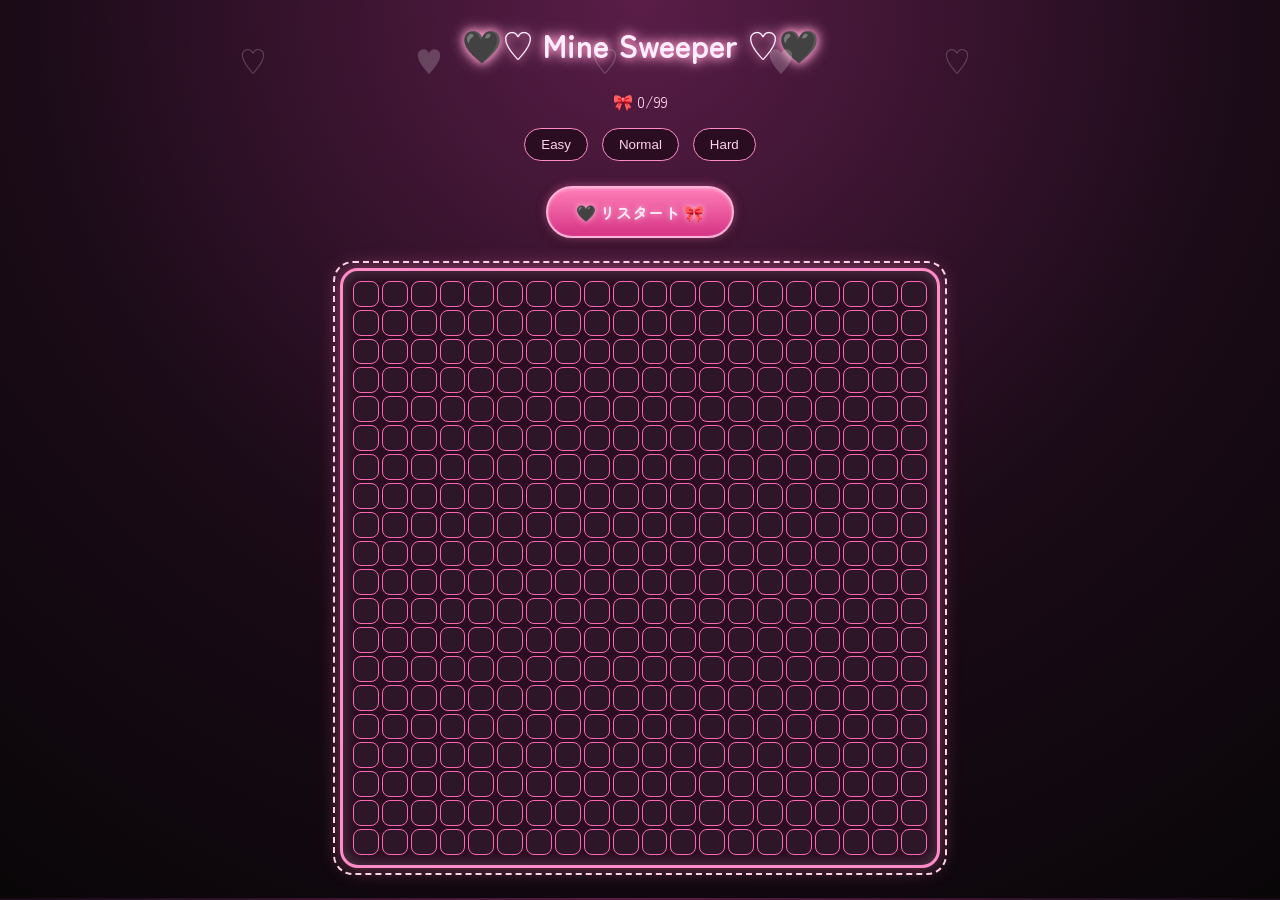
==== index.html @ 3594e96d "tuika" ====
<!DOCTYPE html>
<html lang="ja">
<head>
<meta charset="UTF-8">
<meta name="viewport" content="width=device-width, initial-scale=1.0, user-scalable=no">
<link href="https://fonts.googleapis.com/css2?family=Zen+Maru+Gothic:wght@700&display=swap" rel="stylesheet">
<title>Mine Sweeper</title>
<link rel="stylesheet" href="style.css">
</head>
<body>

<h1>🖤♡ Mine Sweeper ♡🖤</h1>
<div id="flags"></div>
<div id="difficulty">
  <button data-size="9" data-mines="10">Easy</button>
  <button data-size="15" data-mines="40">Normal</button>
  <button data-size="20" data-mines="99">Hard</button>
</div>
<div id="controls">
    <button id="restart">リスタート</button>
</div>

<div id="board"></div>

<div id="message"></div>

<script src="script.js"></script>
</body>
</html>
---- style.css ----
*{
    box-sizing: border-box;
}

body{
    font-family:"Zen Maru Gothic",sans-serif;
    background:
        radial-gradient(circle at top,#5a1d48 0%,#1b0b18 55%,#090608 100%);
    color:#ffd3ea;
    
    text-align:center;
    margin: 10px;
    user-select: none;
}

body::before{
    content:"♡ ♥ ♡ ♥ ♡";
    color:#ffffff;
    position:fixed;
    inset:0;
    font-size:28px;
    opacity:.2;
    letter-spacing:70px;
    line-height:120px;
    pointer-events:none;
    animation:float 25s linear infinite;
}

@keyframes float{
    from{
        transform:translateY(0);
    }
    to{
        transform:translateY(-120px);
    }
}

h1{
    color:#fef;
    text-shadow:
        0 0 8px #ff8ec7,
        0 0 15px #ffb6d9;
}

#board{
    --size: 20;
    
    aspect-ratio: 1 / 1;
    display: grid;
    grid-template-columns: repeat(var(--size), 1fr);
    grid-template-rows: repeat(var(--size), 1fr);
    width: min(95vw, 600px);
    margin:30px auto;
    gap:3px;
    background:#2b0d21;
    padding:10px;
    border-radius:18px;
    border:3px solid #ff8cc7;
    box-shadow:
        0 0 20px rgba(255,120,180,.45),
        inset 0 0 15px rgba(255,255,255,.2);
    position:relative;
}

.cell{
    aspect-ratio: 1 / 1;
    width: 100%;
    height: 100%;
    min-width: 0;
    min-height: 0;
    font-size: clamp(10px, 3vw, 18px);
    background:#2d1627;
    color:#ffd8ef;
    border:1px solid #ff69b4;
    line-height: 1;
    border-radius:8px;
    display:flex;
    justify-content:center;
    align-items:center;
    cursor:pointer;
    -webkit-touch-callout: none;
    user-select: none;
    touch-action: manipulation;
    font-weight:bold;
    color:#5b143a;
    transition:.15s;
}

.cell:hover{
    background:#ff9fcd;
    transform:scale(1.06);
}

.cell:active{
    transform:scale(.95);
}

.open{
    background:#ffc6e3;
    border:1px solid #d88ab5;
    cursor:default;
    animation:pop .2s ease;
}



@keyframes pop{
    from{
        transform:scale(.6);
        opacity:0;
    }
    to{
        transform:scale(1);
        opacity:1;
    }
}

.mine{
    background:#7a002d;
    color:#fff;
    box-shadow:0 0 12px #ff4d88;
    animation: explode .4s;
}
@keyframes explode{
    0%{
        transform:scale(.5);
    }
    50%{
        transform:scale(2);
    }
    100%{
        transform:scale(1);
    }
}

.flag{
    background:#5b1d86;
    color:#fff;
}

#message{
    margin:20px;
    font-size:24px;
    font-weight:bold;
    color:#fef;
    text-shadow:0 0 8px #ff8ec7;
}

#board::before{
    content:"";
    position:absolute;
    inset:-10px;
    border:2px dashed #ffd1e8;
    border-radius:20px;
    pointer-events:none;
}

.n8{color:#ff7fbf;}
.n1{color:#c2185b;}
.n2{color:#7b1fa2;}
.n3{color:#000;}
.n4{color:#880e4f;}
.n6{color:#d06fff;}
.n7{color:#ff4f93;}
.n5{color:#444;}

#controls{
    margin:20px 0;
}

#restart{
    padding:12px 28px;
    font-size:16px;
    font-weight:bold;
    font-family:inherit;
    color:#ffe6f3;

    background:linear-gradient(180deg,#ff7eb8,#d63384);
    border:2px solid #ffb3d9;
    border-radius:999px;

    cursor:pointer;
    transition:.2s;

    box-shadow:
        0 0 10px rgba(255,120,180,.5),
        0 4px 12px rgba(0,0,0,.35),
        inset 0 1px 3px rgba(255,255,255,.35);

    text-shadow:0 0 6px rgba(255,255,255,.6);
}

#restart:hover{
    background:linear-gradient(180deg,#ff97c7,#e24596);
    transform:translateY(-2px) scale(1.05);

    box-shadow:
        0 0 20px rgba(255,120,180,.8),
        0 6px 16px rgba(0,0,0,.45),
        inset 0 1px 5px rgba(255,255,255,.5);

    animation:pulse .8s infinite alternate;
}


@keyframes pulse{
    from{
        box-shadow:
            0 0 10px #ff79bd,
            0 0 20px #ff79bd;
    }
    to{
        box-shadow:
            0 0 20px #ff3f96,
            0 0 35px #ff3f96;
    }
}

#restart:active{
    transform:translateY(1px) scale(.98);

    box-shadow:
        0 0 8px rgba(255,120,180,.4),
        inset 0 3px 8px rgba(0,0,0,.3);
}

#restart::before{
    content:"🖤 ";
}

#restart::after{
    content:" 🎀";
}

#difficulty{
    margin:10px;
}

#difficulty button{
    margin:5px;
    padding:8px 16px;
    border-radius:999px;
    border:1px solid #ff8cc7;
    background:#2b0d21;
    color:#ffd3ea;
    cursor:pointer;
}

#difficulty button:hover{
    background:#ff8cc7;
    color:#2b0d21;
}
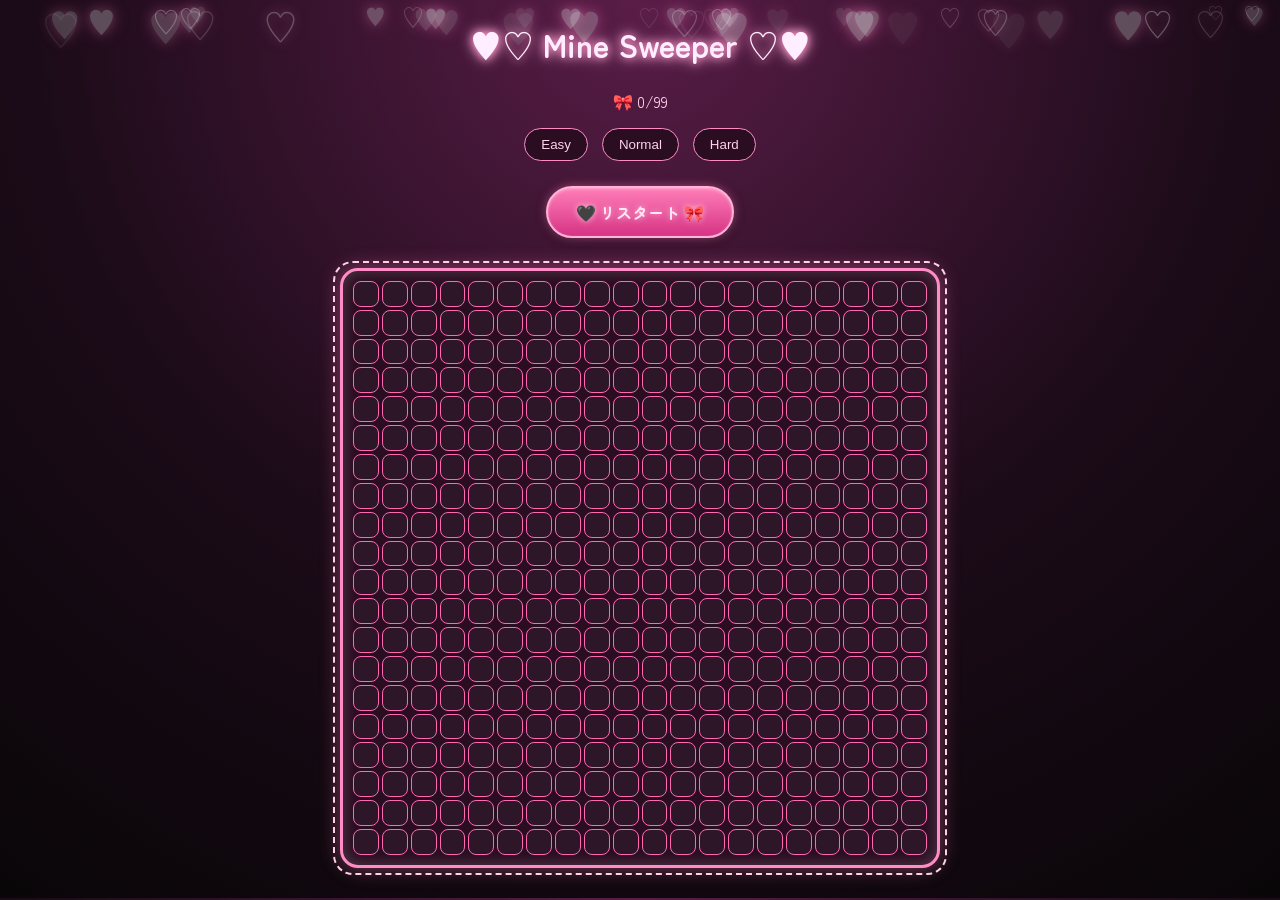
==== commit 919786bf: "tuika" ====
--- a/index.html
+++ b/index.html
@@ -8,8 +8,8 @@
 <link rel="stylesheet" href="style.css">
 </head>
 <body>
-
-<h1>🖤♡ Mine Sweeper ♡🖤</h1>
+<div class="heart-bg"></div>
+<h1>♥♡ Mine Sweeper ♡♥</h1>
 <div id="flags"></div>
 <div id="difficulty">
   <button data-size="9" data-mines="10">Easy</button>
--- a/style.css
+++ b/style.css
@@ -13,25 +13,42 @@
     user-select: none;
 }
 
-body::before{
-    content:"♡ ♥ ♡ ♥ ♡";
-    color:#ffffff;
+
+.heart-bg{
     position:fixed;
     inset:0;
-    font-size:28px;
+    overflow:hidden;
+    pointer-events:none;
+    z-index:999;
+}
+
+.heart{
+    position:absolute;
+    color:#fff;
     opacity:.2;
-    letter-spacing:70px;
-    line-height:120px;
-    pointer-events:none;
-    animation:float 25s linear infinite;
-}
-
-@keyframes float{
-    from{
-        transform:translateY(0);
-    }
-    to{
-        transform:translateY(-120px);
+    animation:heartFloat linear infinite;
+    text-shadow:
+        0 0 10px #ff9ecf,
+        0 0 20px #ff69b4;
+}
+
+@keyframes heartFloat{
+    0%{
+        transform:translate(0,110vh) scale(1);
+        opacity:0;
+    }
+
+    20%{
+        opacity:.25;
+    }
+
+    50%{
+        transform:translate(var(--sway),40vh) scale(1.1);
+    }
+
+    100%{
+        transform:translate(calc(var(--sway) * -1),-20vh) scale(1.2);
+        opacity:0;
     }
 }
 
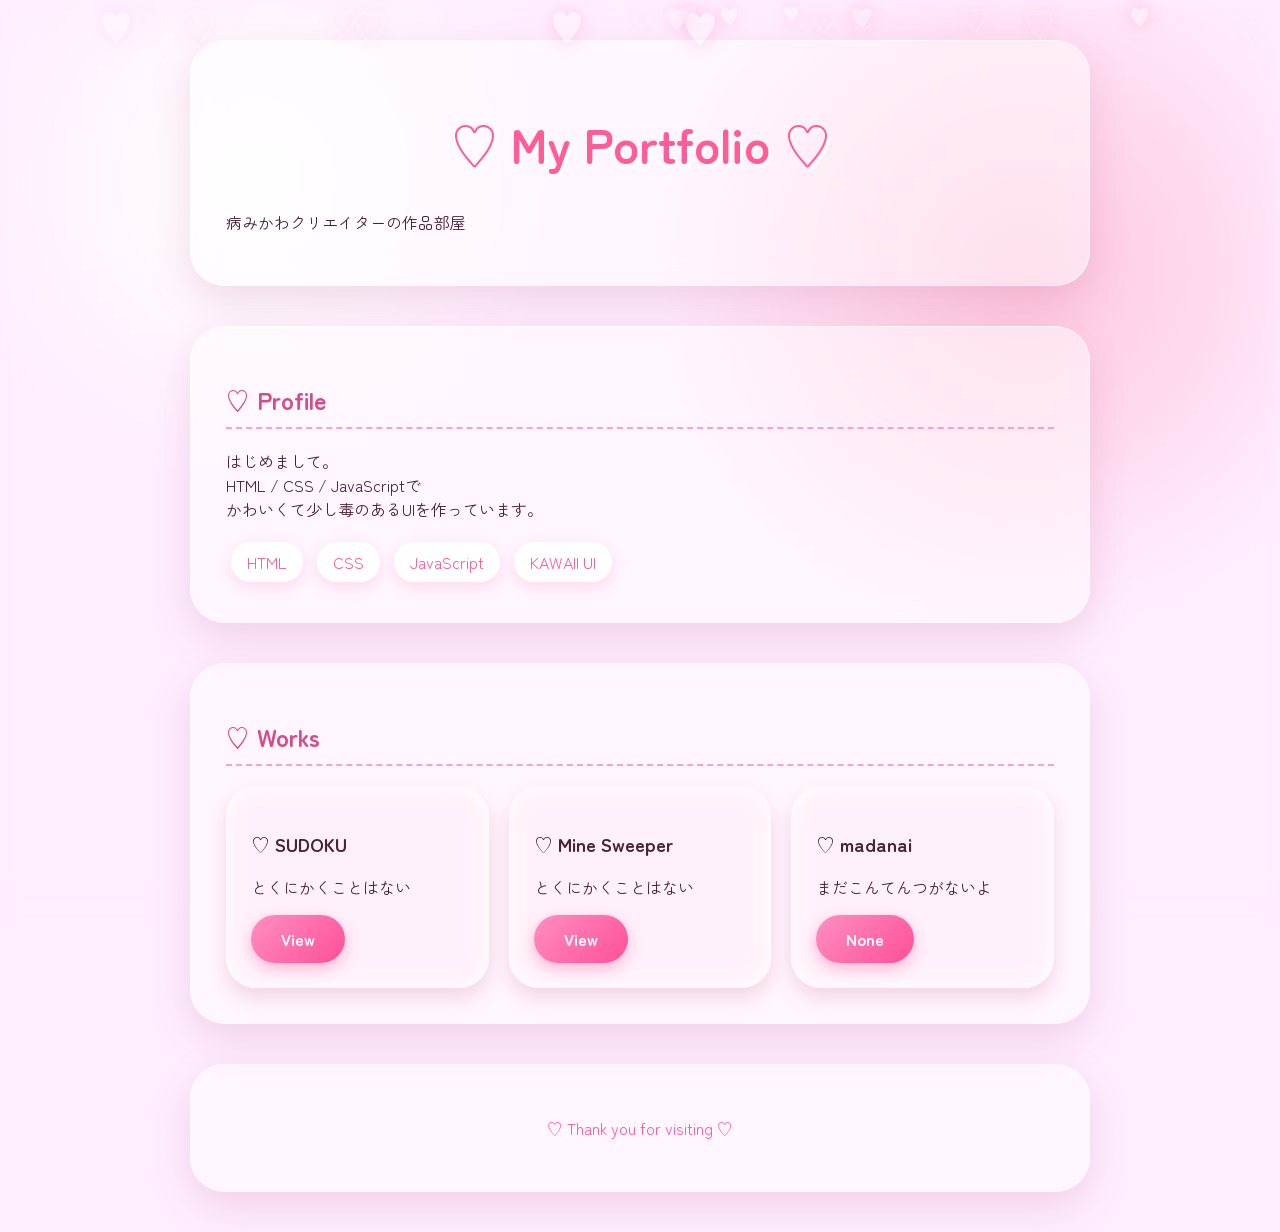
==== commit 6a38b034: "tuika" ====
--- a/index.html
+++ b/index.html
@@ -2,28 +2,90 @@
 <html lang="ja">
 <head>
 <meta charset="UTF-8">
-<meta name="viewport" content="width=device-width, initial-scale=1.0, user-scalable=no">
-<link href="https://fonts.googleapis.com/css2?family=Zen+Maru+Gothic:wght@700&display=swap" rel="stylesheet">
-<title>Mine Sweeper</title>
-<link rel="stylesheet" href="style.css">
+<meta name="viewport" content="width=device-width, initial-scale=1.0">
+
+<title>♡ My Portfolio ♡</title>
+
+<link rel="stylesheet" href="style2.css">
 </head>
+
 <body>
 <div class="heart-bg"></div>
-<h1>♥♡ Mine Sweeper ♡♥</h1>
-<div id="flags"></div>
-<div id="difficulty">
-  <button data-size="9" data-mines="10">Easy</button>
-  <button data-size="15" data-mines="40">Normal</button>
-  <button data-size="20" data-mines="99">Hard</button>
-</div>
-<div id="controls">
-    <button id="restart">リスタート</button>
+<div class="background"></div>
+
+<header class="glass">
+    <h1>♡ My Portfolio ♡</h1>
+    <p>病みかわクリエイターの作品部屋</p>
+</header>
+
+
+<section class="glass profile">
+    <h2>♡ Profile</h2>
+
+    <p>
+        はじめまして。<br>
+        HTML / CSS / JavaScriptで<br>
+        かわいくて少し毒のあるUIを作っています。
+    </p>
+
+    <div class="tags">
+        <span>HTML</span>
+        <span>CSS</span>
+        <span>JavaScript</span>
+        <span>KAWAII UI</span>
+    </div>
+</section>
+
+
+<section class="glass works">
+
+<h2>♡ Works</h2>
+
+<div class="cards">
+
+<div class="card">
+<h3>♡ SUDOKU</h3>
+<p>
+とくにかくことはない
+</p>
+<a href="sudoku/sudoku.html" class="button">
+    View
+</a>
 </div>
 
-<div id="board"></div>
 
-<div id="message"></div>
+<div class="card">
+<h3>♡ Mine Sweeper</h3>
+<p>
+とくにかくことはない
+</p>
+<a href="minesw/minesw.html" class="button">
+    View
+</a>
+</div>
 
-<script src="script.js"></script>
+
+<div class="card">
+<h3>♡ madanai</h3>
+<p>
+まだこんてんつがないよ
+</p>
+<a href="#" class="button">None</a>
+</div>
+
+</div>
+
+</section>
+
+
+<footer class="glass">
+<p>
+♡ Thank you for visiting ♡
+</p>
+</footer>
+
+
+<script src="script2.js"></script>
+
 </body>
-</html>
+</html>
--- a/style2.css
+++ b/style2.css
@@ -0,0 +1,316 @@
+@import url('https://fonts.googleapis.com/css2?family=Zen+Maru+Gothic:wght@400;700&display=swap');
+
+
+*{
+    box-sizing:border-box;
+}
+
+
+
+.heart-bg{
+    position:fixed;
+    inset:0;
+    overflow:hidden;
+    pointer-events:none;
+    z-index:999;
+}
+
+.heart{
+    position:absolute;
+    color:#fff;
+    opacity:.2;
+    animation:heartFloat linear infinite;
+    text-shadow:
+        0 0 10px #ff9ecf,
+        0 0 20px #ff69b4;
+}
+@keyframes heartFloat{
+    0%{
+        transform:translate(0,110vh) scale(1);
+        opacity:0;
+    }
+
+    20%{
+        opacity:.25;
+    }
+
+    50%{
+        transform:translate(var(--sway),40vh) scale(1.1);
+    }
+
+    100%{
+        transform:translate(calc(var(--sway) * -1),-20vh) scale(1.2);
+        opacity:0;
+    }
+}
+
+
+
+body{
+
+    margin:0;
+    min-height:100vh;
+
+    font-family:
+    "Zen Maru Gothic",
+    sans-serif;
+
+    color:#4b2338;
+
+    background:#ffeeff;
+
+    overflow-x:hidden;
+}
+
+
+.background{
+
+position:fixed;
+inset:0;
+z-index:-1;
+
+background:
+
+radial-gradient(
+circle at 20% 20%,
+#ffffff 0,
+transparent 25%
+),
+
+radial-gradient(
+circle at 80% 30%,
+#ffc6df,
+transparent 30%
+),
+
+#ffeeff;
+
+filter:blur(10px);
+
+}
+
+
+/* glass */
+
+.glass{
+
+width:85%;
+max-width:900px;
+
+margin:40px auto;
+
+padding:35px;
+
+background:
+
+rgba(255,255,255,0.45);
+
+border:
+
+1px solid
+rgba(255,255,255,0.7);
+
+
+border-radius:35px;
+
+
+backdrop-filter:blur(15px);
+
+
+box-shadow:
+
+0 15px 40px
+rgba(180,80,130,.18);
+
+}
+
+
+/* title */
+
+
+h1{
+
+text-align:center;
+
+font-size:3rem;
+
+color:#ff5c9a;
+
+text-shadow:
+
+3px 3px 0 white;
+
+}
+
+
+
+h2{
+
+color:#d94b88;
+
+border-bottom:
+
+2px dashed #ff9fc5;
+
+padding-bottom:10px;
+
+}
+
+
+
+/* tags */
+
+.tags span{
+
+display:inline-block;
+
+padding:8px 16px;
+
+margin:5px;
+
+background:#fff;
+
+border-radius:30px;
+
+color:#ff5c9a;
+
+box-shadow:
+
+0 5px 15px
+rgba(255,100,160,.2);
+
+}
+
+
+
+/* cards */
+
+.cards{
+
+display:flex;
+
+gap:20px;
+
+flex-wrap:wrap;
+
+}
+
+
+
+.card{
+
+flex:1;
+
+min-width:220px;
+
+
+background:
+
+rgba(255,240,250,.7);
+
+
+border-radius:30px;
+
+padding:25px;
+
+
+box-shadow:
+
+inset 0 0 20px white,
+0 10px 20px rgba(200,80,120,.2);
+
+
+transition:.3s;
+
+}
+
+
+
+.card:hover{
+
+transform:
+
+translateY(-10px)
+rotate(-2deg);
+
+}
+
+
+
+
+
+
+
+.button{
+
+display:inline-block;
+
+border:none;
+
+padding:12px 30px;
+
+border-radius:50px;
+
+background:
+linear-gradient(
+135deg,
+#ff8fc1,
+#ff4f98
+);
+
+color:white;
+
+font-weight:bold;
+
+text-decoration:none;
+
+cursor:pointer;
+
+
+box-shadow:
+0 5px 15px
+rgba(255,80,150,.4);
+
+
+transition:.3s;
+
+}
+
+
+.button:hover{
+
+transform:scale(1.1);
+
+}
+
+
+
+/* footer */
+
+footer{
+
+text-align:center;
+
+color:#ff5c9a;
+
+}
+
+
+
+/* mobile */
+
+@media(max-width:600px){
+
+h1{
+font-size:2rem;
+}
+
+
+.glass{
+
+width:90%;
+padding:25px;
+
+}
+
+}
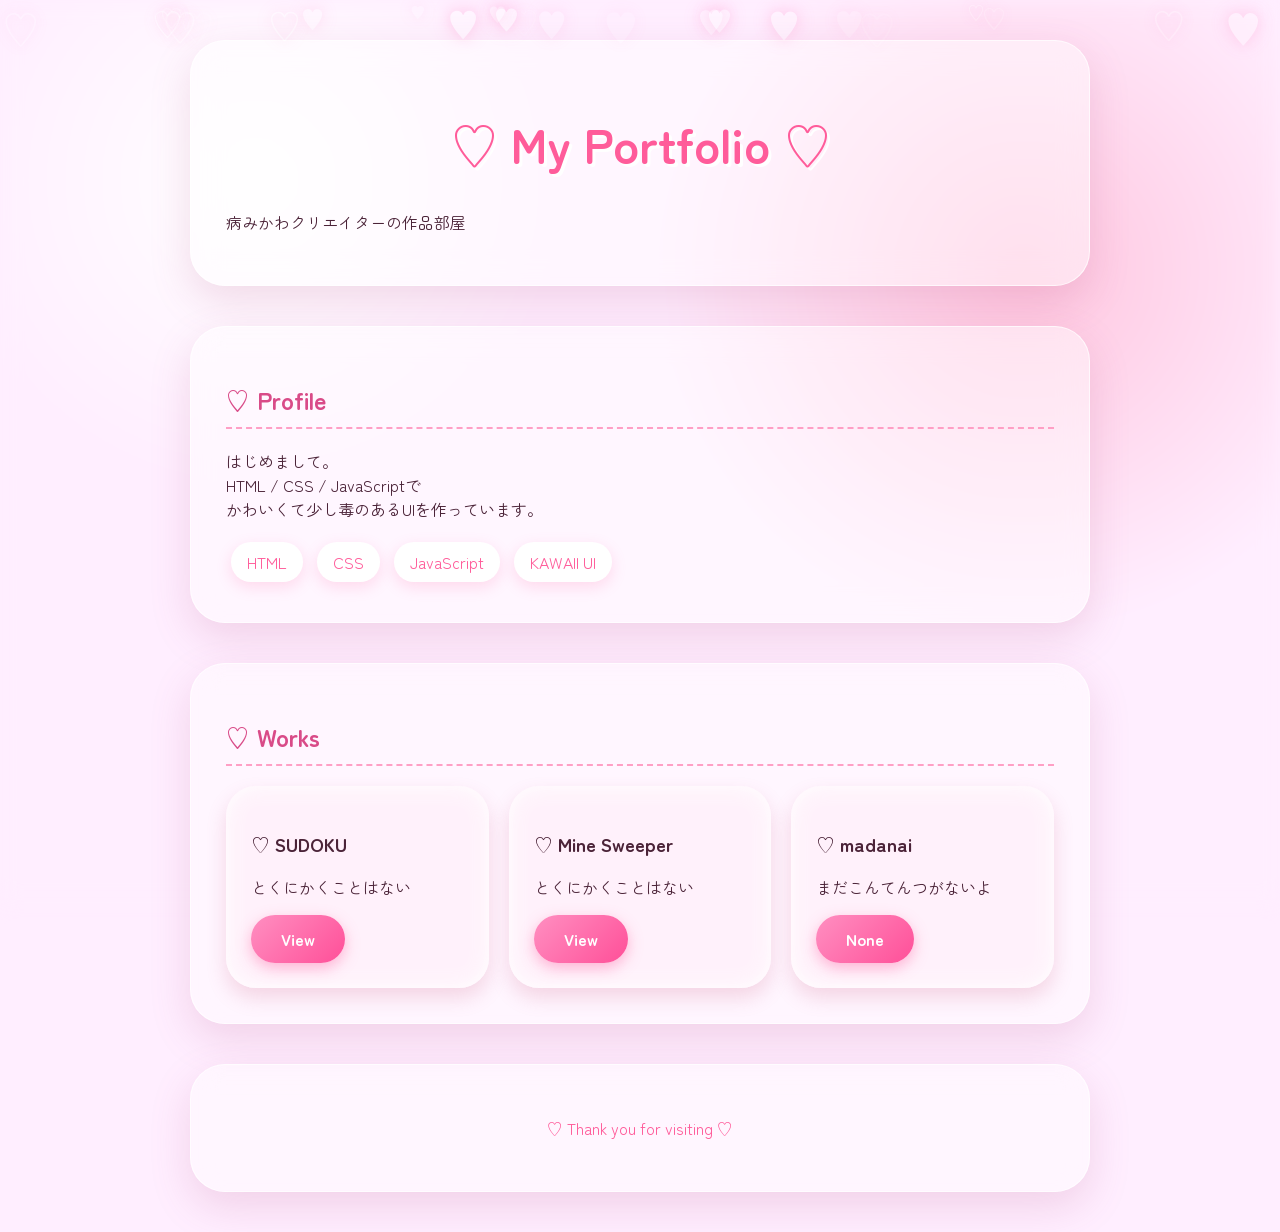
==== commit 3b6ff32b: "tuika" ====
--- a/index.html
+++ b/index.html
@@ -70,7 +70,7 @@
 <p>
 まだこんてんつがないよ
 </p>
-<a href="#" class="button">None</a>
+<a href="none" class="button">None</a>
 </div>
 
 </div>
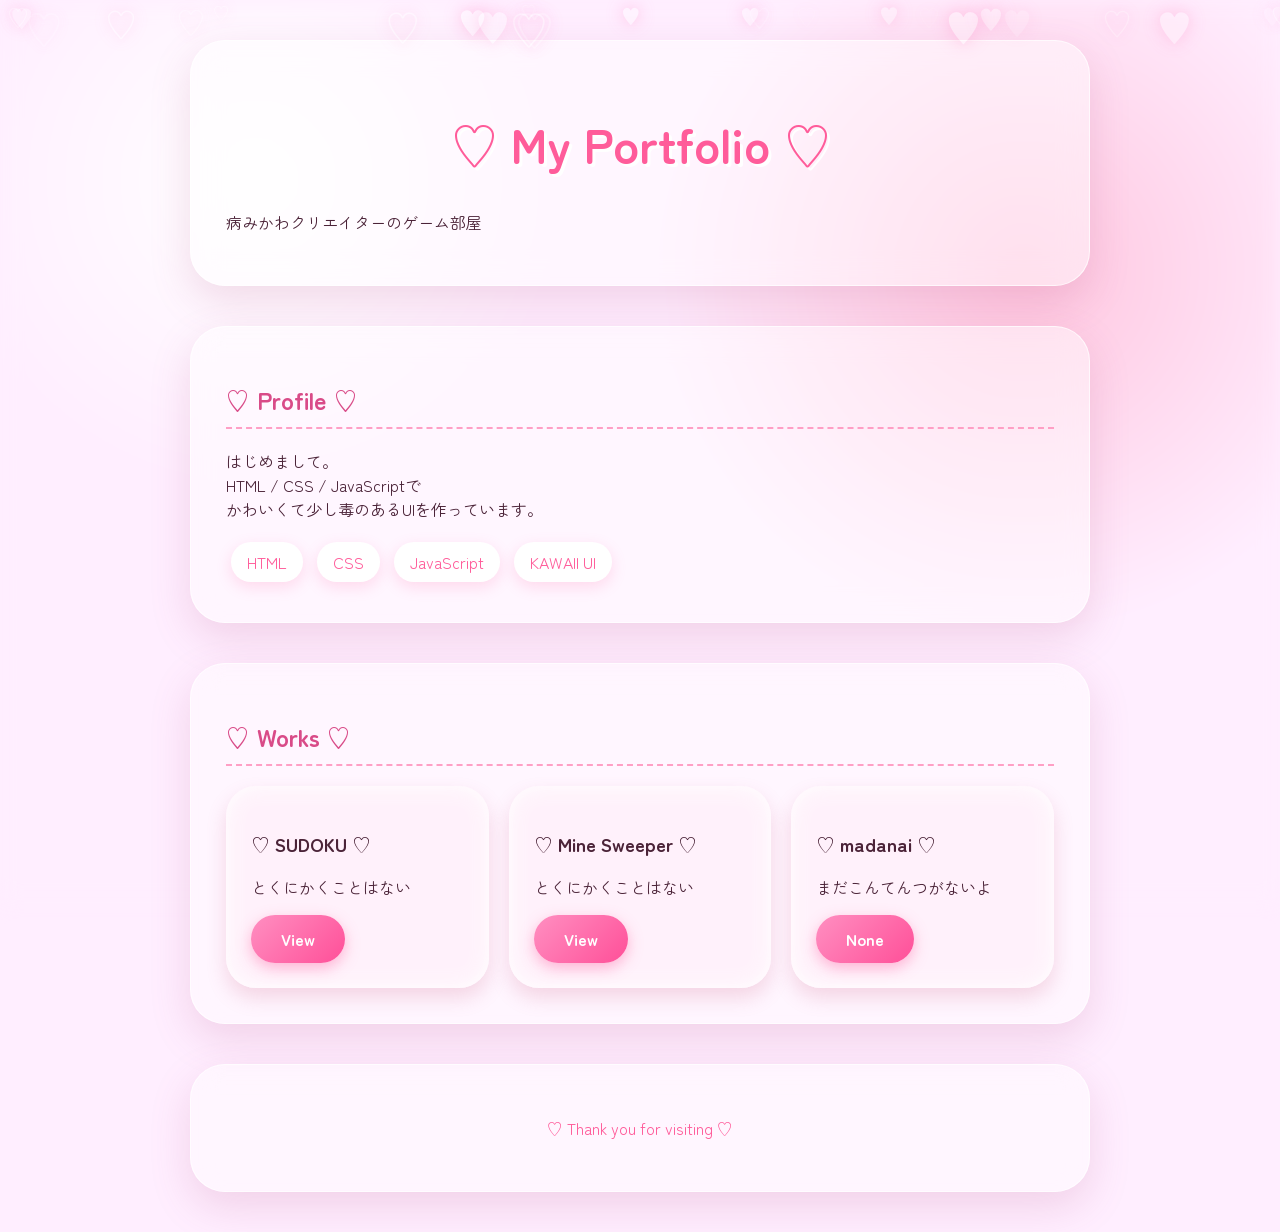
==== commit 98d03a93: "tuika" ====
--- a/index.html
+++ b/index.html
@@ -15,12 +15,12 @@
 
 <header class="glass">
     <h1>♡ My Portfolio ♡</h1>
-    <p>病みかわクリエイターの作品部屋</p>
+    <p>病みかわクリエイターのゲーム部屋</p>
 </header>
 
 
 <section class="glass profile">
-    <h2>♡ Profile</h2>
+    <h2>♡ Profile ♡</h2>
 
     <p>
         はじめまして。<br>
@@ -39,12 +39,12 @@
 
 <section class="glass works">
 
-<h2>♡ Works</h2>
+<h2>♡ Works ♡</h2>
 
 <div class="cards">
 
 <div class="card">
-<h3>♡ SUDOKU</h3>
+<h3>♡ SUDOKU ♡</h3>
 <p>
 とくにかくことはない
 </p>
@@ -55,7 +55,7 @@
 
 
 <div class="card">
-<h3>♡ Mine Sweeper</h3>
+<h3>♡ Mine Sweeper ♡</h3>
 <p>
 とくにかくことはない
 </p>
@@ -66,7 +66,7 @@
 
 
 <div class="card">
-<h3>♡ madanai</h3>
+<h3>♡ madanai ♡</h3>
 <p>
 まだこんてんつがないよ
 </p>
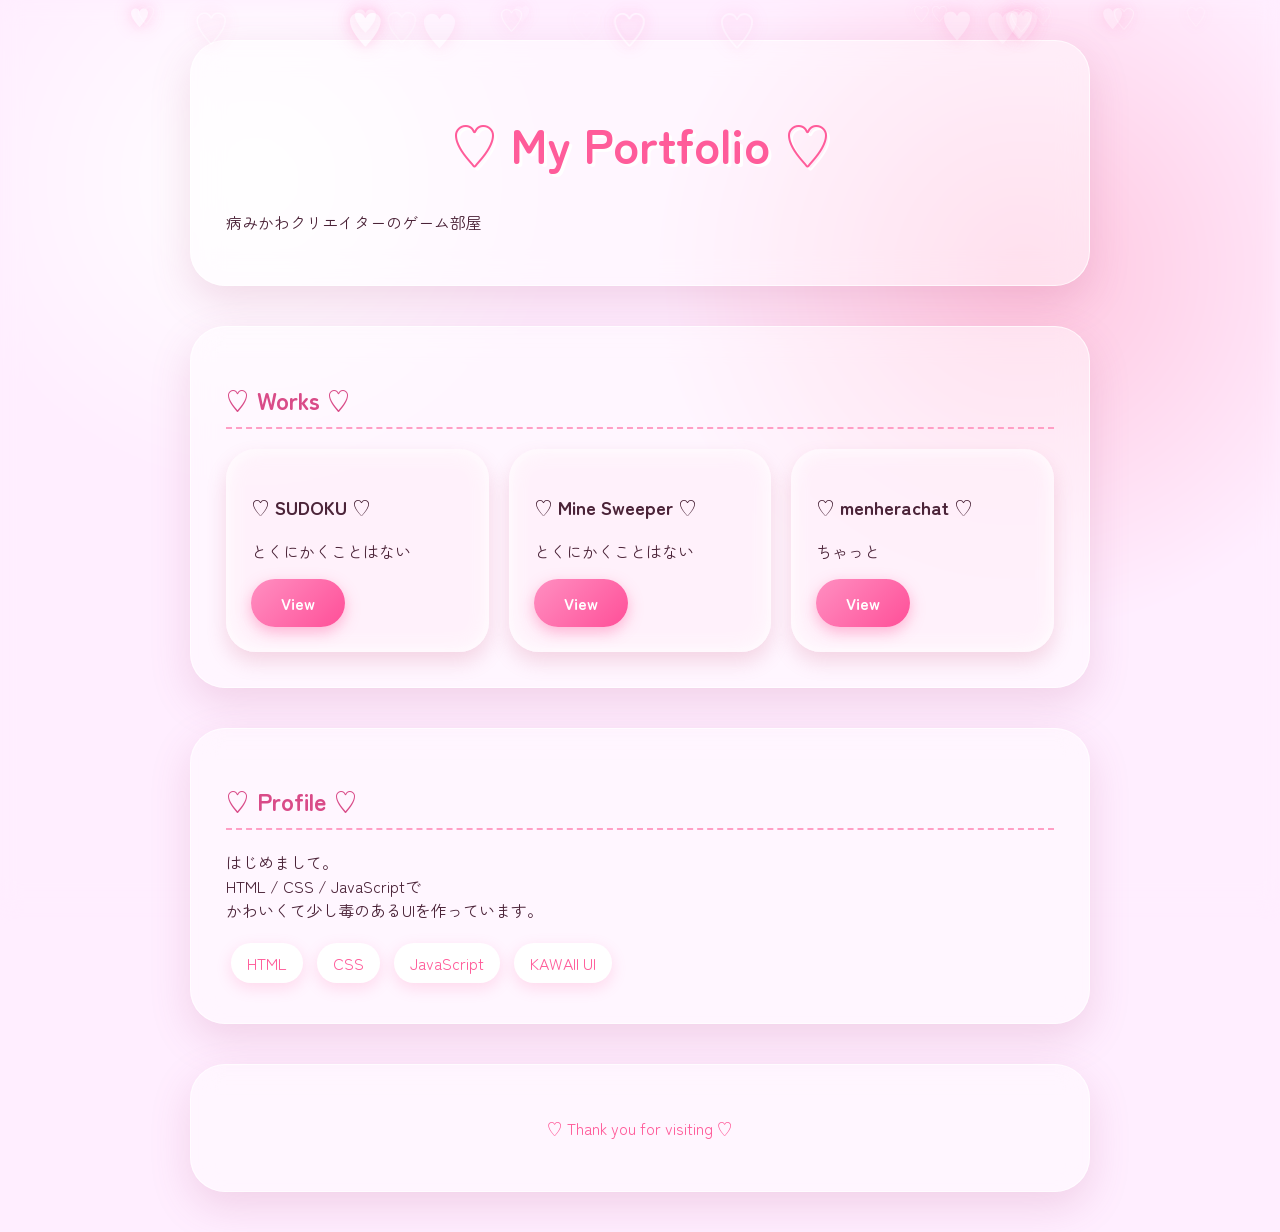
==== commit 4f61d5e6: "first commit" ====
--- a/index.html
+++ b/index.html
@@ -19,22 +19,7 @@
 </header>
 
 
-<section class="glass profile">
-    <h2>♡ Profile ♡</h2>
 
-    <p>
-        はじめまして。<br>
-        HTML / CSS / JavaScriptで<br>
-        かわいくて少し毒のあるUIを作っています。
-    </p>
-
-    <div class="tags">
-        <span>HTML</span>
-        <span>CSS</span>
-        <span>JavaScript</span>
-        <span>KAWAII UI</span>
-    </div>
-</section>
 
 
 <section class="glass works">
@@ -66,15 +51,32 @@
 
 
 <div class="card">
-<h3>♡ madanai ♡</h3>
+<h3>♡ menherachat ♡</h3>
 <p>
-まだこんてんつがないよ
+ちゃっと
 </p>
-<a href="none" class="button">None</a>
+<a href="https://menherachat.onrender.com/" class="button">View</a>
 </div>
 
 </div>
 
+</section>
+
+<section class="glass profile">
+    <h2>♡ Profile ♡</h2>
+
+    <p>
+        はじめまして。<br>
+        HTML / CSS / JavaScriptで<br>
+        かわいくて少し毒のあるUIを作っています。
+    </p>
+
+    <div class="tags">
+        <span>HTML</span>
+        <span>CSS</span>
+        <span>JavaScript</span>
+        <span>KAWAII UI</span>
+    </div>
 </section>
 
 
